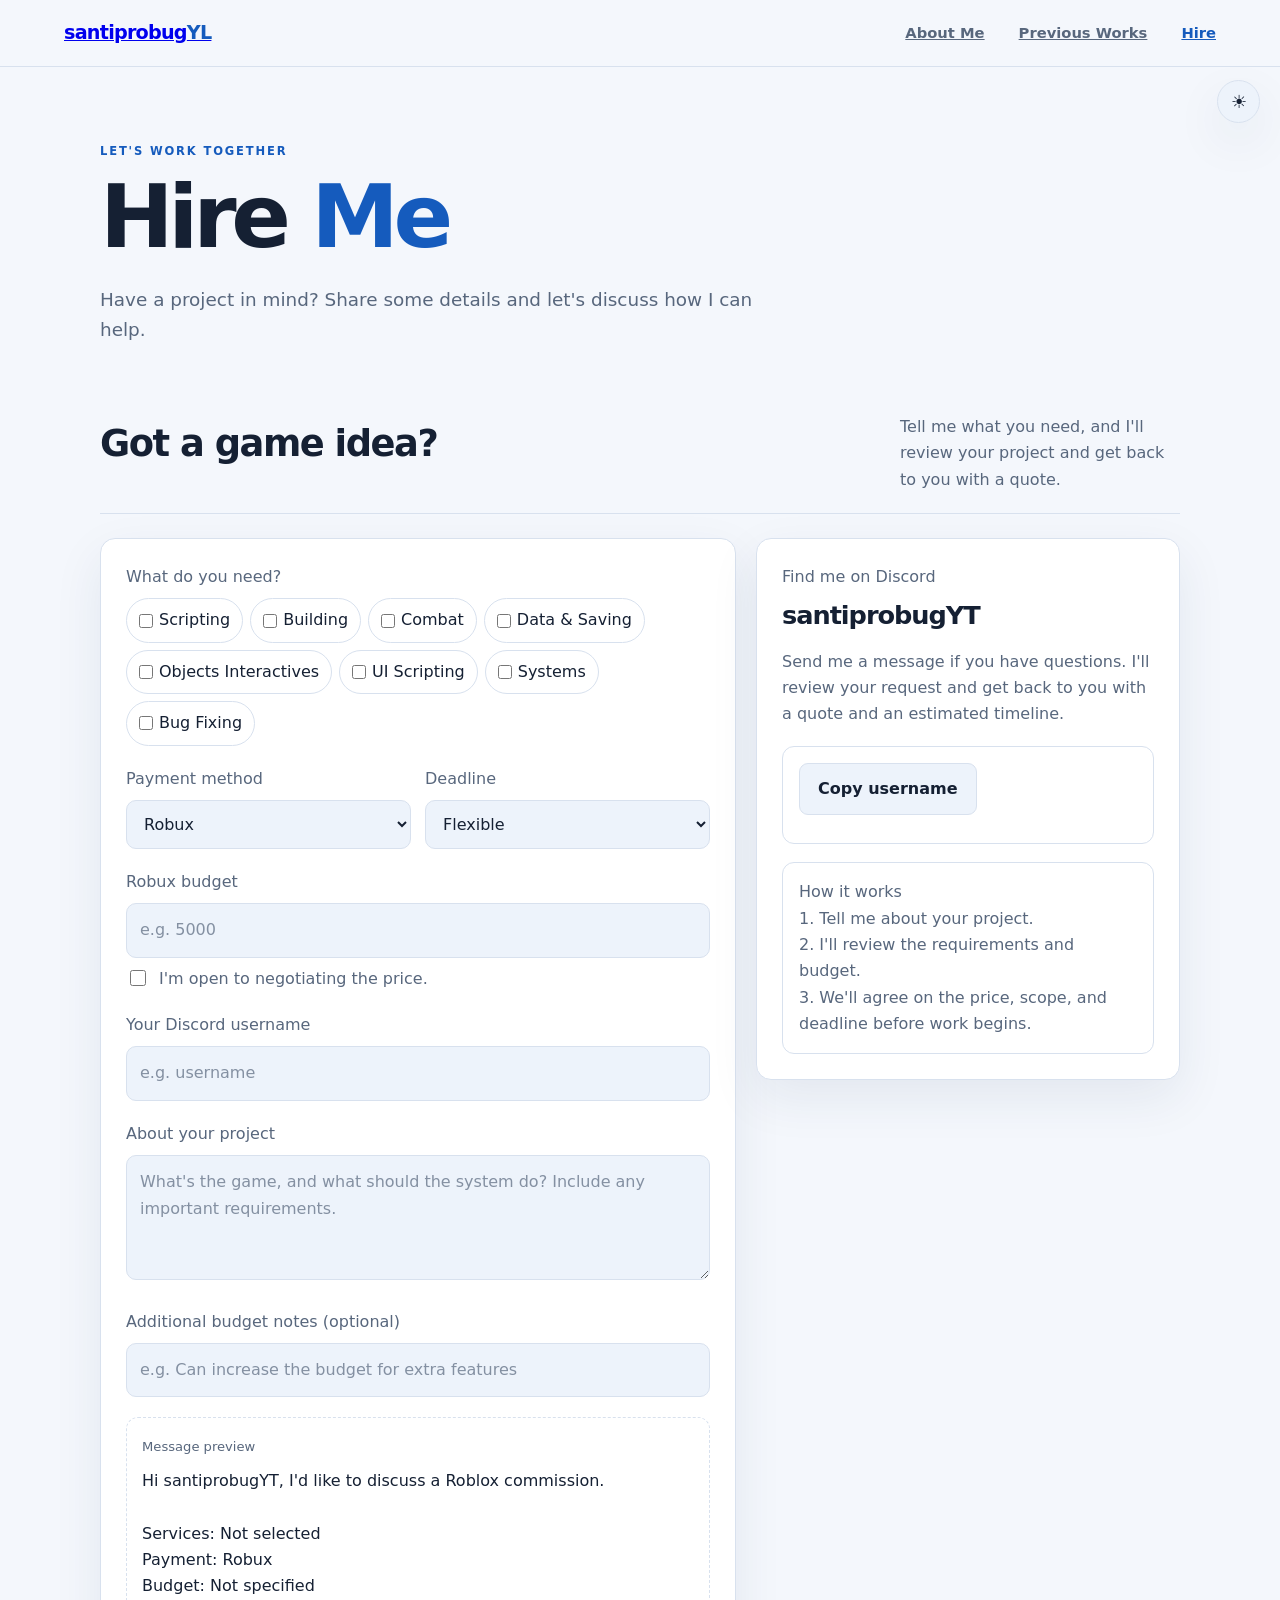
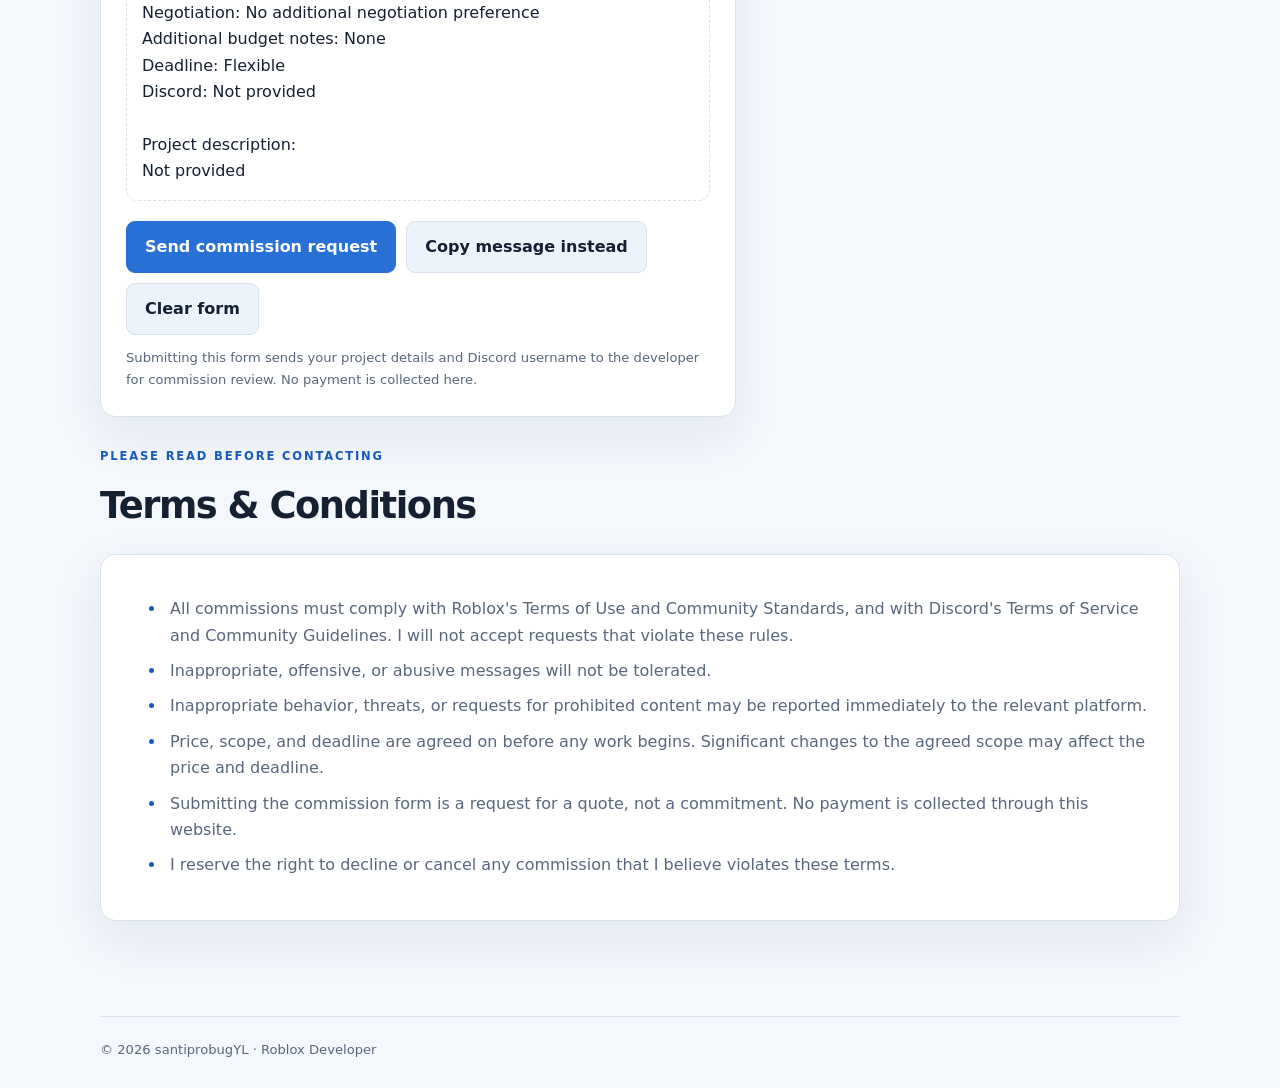
==== hire.html @ dd4f77c9 "Add files via upload" ====
<!doctype html><html lang="en"><head><meta charset="utf-8"><meta name="viewport" content="width=device-width,initial-scale=1"><title>Hire | santiprobugYL</title><script>try{var t=localStorage.getItem("portfolio-theme")||(matchMedia("(prefers-color-scheme: light)").matches?"light":"dark");document.documentElement.dataset.theme=t}catch(e){}</script><link rel="stylesheet" href="style.css"><link rel="stylesheet" href="form.css"><script src="script.js" defer></script><script src="form.js" defer></script></head><body><header><a class="brand" href="index.html">santiprobug<span>YL</span></a><nav><a href="index.html">About Me</a><a href="works.html">Previous Works</a><a class="active" href="hire.html">Hire</a></nav><button class="theme-toggle" aria-label="Toggle theme">☾</button></header>
<main class="shell"><section class="intro"><p class="eyebrow">LET'S WORK TOGETHER</p><h1>Hire <span>Me</span></h1><p class="lead">Have a project in mind? Share some details and let's discuss how I can help.</p></section><div id="commission-app">
<div class="intro"><h2>Got a game idea?</h2><p class="muted">Tell me what you need, and I'll review your project and get back to you with a quote.</p></div>
<div class="layout">
<form class="panel" id="commission-form">
<div class="field"><span class="field-title">What do you need?</span><div class="chips" id="service-list">
<label class="chip"><input type="checkbox" name="services" value="Scripting"> Scripting</label>
<label class="chip"><input type="checkbox" name="services" value="Building"> Building</label>
<label class="chip"><input type="checkbox" name="services" value="Combat"> Combat</label>
<label class="chip"><input type="checkbox" name="services" value="Data & Saving"> Data & Saving</label>
<label class="chip"><input type="checkbox" name="services" value="Objects Interactives"> Objects Interactives</label>
<label class="chip"><input type="checkbox" name="services" value="UI Scripting"> UI Scripting</label>
<label class="chip"><input type="checkbox" name="services" value="Systems"> Systems</label>
<label class="chip"><input type="checkbox" name="services" value="Bug Fixing"> Bug Fixing</label>
</div></div>
<div class="two-columns">
<div class="field"><label for="payment">Payment method</label><select id="payment" name="payment" required><option value="Robux">Robux</option><option value="PayPal">PayPal (USD)</option></select></div>
<div class="field"><label for="deadline">Deadline</label><select id="deadline" name="deadline"><option value="Flexible">Flexible</option><option value="3 Days">3 Days</option><option value="1 week">1 week</option><option value="2 weeks">2 weeks</option><option value="1 month">1 month</option><option value="Specific date">Specific date</option></select></div>
</div>
<div class="field" id="robux-fields"><label for="robux-budget">Robux budget</label><input id="robux-budget" type="number" min="1" step="1" placeholder="e.g. 5000" inputmode="numeric"><label class="choice"><input type="checkbox" id="robux-negotiate"><span>I'm open to negotiating the price.</span></label></div>
<div class="field hidden" id="paypal-fields"><label for="paypal-budget">Budget in USD</label><input id="paypal-budget" type="number" min="1" step="0.01" placeholder="e.g. 25.00" inputmode="decimal"><p class="muted small">This is an estimated budget, not a payment.</p></div>
<div class="field"><label for="discord">Your Discord username</label><input id="discord" name="discord" maxlength="100" required placeholder="e.g. username"></div>
<div class="field"><label for="project">About your project</label><textarea id="project" name="project" maxlength="5000" required placeholder="What's the game, and what should the system do? Include any important requirements."></textarea></div>
<div class="field"><label for="extra-budget">Additional budget notes (optional)</label><input id="extra-budget" maxlength="100" placeholder="e.g. Can increase the budget for extra features"></div>
<div class="hidden" aria-hidden="true"><label for="website">Leave this empty</label><input id="website" tabindex="-1" autocomplete="off"></div>
<div class="preview"><span class="muted small">Message preview</span><pre id="message-preview">Complete the form to preview your request.</pre></div>
<div class="actions"><button class="button" type="submit" id="submit-button">Send commission request</button><button class="button secondary" type="button" id="copy-button">Copy message instead</button><button class="button secondary" type="button" id="clear-button">Clear form</button></div>
<p id="form-status" class="status" role="status" aria-live="polite"></p>
<p class="muted small">Submitting this form sends your project details and Discord username to the developer for commission review. No payment is collected here.</p>
</form>
<aside class="panel contact-panel"><span class="muted">Find me on Discord</span><h2 id="discord-display">santiprobugYT</h2><p class="muted">Send me a message if you have questions. I'll review your request and get back to you with a quote and an estimated timeline.</p>
<div class="contact-box"><button class="button secondary" type="button" id="copy-discord">Copy username</button><p id="discord-status" class="status small" role="status"></p></div>
<div class="contact-box"><span class="muted">How it works</span><p>1. Tell me about your project.</p><p>2. I'll review the requirements and budget.</p><p>3. We'll agree on the price, scope, and deadline before work begins.</p></div></aside>
</div></div>
<section><p class="eyebrow">PLEASE READ BEFORE CONTACTING</p><h2>Terms & Conditions</h2><article class="panel"><ul>
<li>All commissions must comply with Roblox's Terms of Use and Community Standards, and with Discord's Terms of Service and Community Guidelines. I will not accept requests that violate these rules.</li>
<li>Inappropriate, offensive, or abusive messages will not be tolerated.</li>
<li>Inappropriate behavior, threats, or requests for prohibited content may be reported immediately to the relevant platform.</li>
<li>Price, scope, and deadline are agreed on before any work begins. Significant changes to the agreed scope may affect the price and deadline.</li>
<li>Submitting the commission form is a request for a quote, not a commitment. No payment is collected through this website.</li>
<li>I reserve the right to decline or cancel any commission that I believe violates these terms.</li>
</ul></article></section></main><footer>© <span data-year></span> santiprobugYL · Roblox Developer</footer></body></html>
---- style.css ----
:root{--bg:#0b0f17;--surface:#121a27;--raised:#172233;--text:#edf3ff;--muted:#a7b4c8;--border:#26364d;--accent:#4b91ff;--accent2:#78adff;--shadow:0 18px 50px #0004} :root[data-theme=light]{--bg:#f4f7fc;--surface:#fff;--raised:#edf3fb;--text:#152033;--muted:#58677d;--border:#d8e1ee;--accent:#286fd6;--accent2:#155bbd;--shadow:0 18px 50px #1e375a14}*{box-sizing:border-box}body{margin:0;background:var(--bg);color:var(--text);font:16px/1.65 Inter,system-ui,sans-serif;transition:.2s}header{position:sticky;top:0;z-index:5;display:flex;align-items:center;justify-content:space-between;gap:22px;padding:17px 5%;background:var(--bg);border-bottom:1px solid var(--border)}.brand{font-size:1.2rem;font-weight:850;letter-spacing:-.04em}.brand span,h1 span{color:var(--accent2)}nav{display:flex;gap:clamp(14px,3vw,34px)}nav a{color:var(--muted);font-weight:650;font-size:.92rem}nav a.active,nav a:hover{color:var(--accent2)}.theme-toggle{position:fixed;right:20px;top:80px;z-index:6;width:43px;height:43px;border:1px solid var(--border);border-radius:50%;background:var(--raised);color:var(--text);font-size:1.15rem;cursor:pointer;box-shadow:var(--shadow)}.shell{width:min(1080px,90%);margin:auto}.hero{min-height:460px;display:flex;flex-direction:column;align-items:flex-start;justify-content:center;max-width:780px;padding:75px 0}.intro{padding:75px 0 30px}.eyebrow{margin:0 0 10px;color:var(--accent2);font-size:.72rem;font-weight:800;letter-spacing:.16em}h1{margin:0;font-size:clamp(3rem,8vw,5.5rem);line-height:1.05;letter-spacing:-.06em}h2{font-size:clamp(1.7rem,4vw,2.3rem);letter-spacing:-.04em;margin:0 0 18px}h3{margin:0 0 8px}.lead{max-width:700px;color:var(--muted);font-size:1.15rem;margin:22px 0 28px}.button{display:inline-block;padding:10px 17px;border:1px solid var(--accent);border-radius:9px;background:var(--accent);color:white;font-weight:750;cursor:pointer}.button.secondary{background:var(--raised);border-color:var(--border);color:var(--text)}section{padding:30px 0}.panel{padding:25px;background:var(--surface);border:1px solid var(--border);border-radius:15px;box-shadow:var(--shadow);color:var(--muted)}.panel h2,.panel h3{color:var(--text)}.grid{display:grid;gap:17px}.two{grid-template-columns:repeat(2,minmax(0,1fr))}.three{grid-template-columns:repeat(3,minmax(0,1fr))}.placeholder{display:grid;place-items:center;min-height:150px;margin-bottom:17px;border:1px dashed var(--border);border-radius:10px;background:var(--raised);color:var(--muted);font-size:.85rem}.small{font-size:.82rem}.muted{color:var(--muted)}.handle{padding:12px;background:var(--raised);border:1px solid var(--border);border-radius:8px;color:var(--text);font-weight:750}.hire{grid-template-columns:1.5fr 1fr}li{margin:9px 0;padding-left:4px}li::marker{color:var(--accent2)}footer{width:min(1080px,90%);margin:65px auto 0;padding:22px 0 28px;border-top:1px solid var(--border);color:var(--muted);font-size:.82rem}@media(max-width:760px){header{flex-wrap:wrap;padding-right:75px}nav{order:3;width:100%;justify-content:space-between}nav a{font-size:.8rem}.theme-toggle{top:14px}.three{grid-template-columns:repeat(2,minmax(0,1fr))}.hire{grid-template-columns:1fr}}@media(max-width:520px){.two,.three{grid-template-columns:1fr}.hero{min-height:400px}}
---- form.css ----
/* Commission form styles. Uses the portfolio theme variables (style.css),
   so it follows the light/dark toggle automatically. */
#commission-app{--ok:#7ed6a3;--err:#ff9696;margin-top:10px}
:root[data-theme=light] #commission-app{--ok:#1a7f4b;--err:#c0392b}
#commission-app .intro{display:flex;justify-content:space-between;align-items:flex-start;gap:20px;padding:0 0 20px;margin-bottom:24px;border-bottom:1px solid var(--border)}
#commission-app .intro h2{margin:0}
#commission-app .intro p{max-width:280px;margin:0}
#commission-app .layout{display:grid;grid-template-columns:minmax(0,1.5fr) minmax(240px,1fr);gap:20px;align-items:start}
#commission-app .panel{min-width:0}
#commission-app p{margin:0}
#commission-app .field{margin-bottom:20px;min-width:0}
#commission-app label,#commission-app .field-title{display:block;margin-bottom:8px;color:var(--muted)}
#commission-app input,#commission-app select,#commission-app textarea{width:100%;min-width:0;background:var(--raised);color:var(--text);border:1px solid var(--border);border-radius:10px;padding:13px;font:inherit}
#commission-app textarea{resize:vertical;min-height:125px}
#commission-app input:focus,#commission-app select:focus,#commission-app textarea:focus{outline:2px solid var(--accent);outline-offset:1px}
#commission-app input::placeholder,#commission-app textarea::placeholder{color:var(--muted);opacity:.7}
#commission-app .chips{display:flex;flex-wrap:wrap;gap:7px}
#commission-app .chip{cursor:pointer;user-select:none;display:inline-flex;align-items:center;gap:6px;margin:0;border:1px solid var(--border);border-radius:999px;padding:8px 12px;color:var(--text);transition:background .15s,border-color .15s}
#commission-app .chip:hover{border-color:var(--accent)}
#commission-app .chip:has(input:checked){background:color-mix(in srgb,var(--accent) 22%,transparent);border-color:var(--accent)}
#commission-app .chip input{width:14px;height:14px;padding:0;margin:0;accent-color:var(--accent)}
#commission-app .two-columns{display:grid;grid-template-columns:1fr 1fr;gap:14px}
#commission-app .choice{display:flex;align-items:flex-start;gap:10px;cursor:pointer;margin:8px 0}
#commission-app .choice input{width:16px;height:16px;margin-top:4px;padding:0;accent-color:var(--accent)}
#commission-app .hidden{display:none!important}
#commission-app .preview{border:1px dashed var(--border);border-radius:12px;padding:15px;margin:20px 0;overflow-wrap:anywhere}
#commission-app .preview pre{color:var(--text);font:inherit;white-space:pre-wrap;overflow-wrap:anywhere;margin:8px 0 0}
#commission-app .actions{display:flex;flex-wrap:wrap;gap:10px}
#commission-app .button{font:inherit;font-weight:750;padding:12px 18px}
#commission-app .button:hover{filter:brightness(1.08)}
#commission-app .button:disabled{opacity:.55;cursor:wait}
#commission-app .contact-panel{position:sticky;top:96px}
#commission-app .contact-panel h2{margin:4px 0 12px;font-size:1.6rem;overflow-wrap:anywhere}
#commission-app .contact-box{border:1px solid var(--border);border-radius:12px;padding:16px;margin-top:18px}
#commission-app .status{margin:12px 0;overflow-wrap:anywhere}
#commission-app .status.success{color:var(--ok)}
#commission-app .status.error{color:var(--err)}
#commission-app .small{font-size:.82rem}
@media(max-width:650px){#commission-app .layout{grid-template-columns:minmax(0,1fr)}#commission-app .intro{flex-direction:column}#commission-app .intro p{max-width:none}#commission-app .panel{padding:18px}#commission-app .contact-panel{position:static}}
@media(max-width:380px){#commission-app .two-columns{grid-template-columns:1fr;gap:0}}
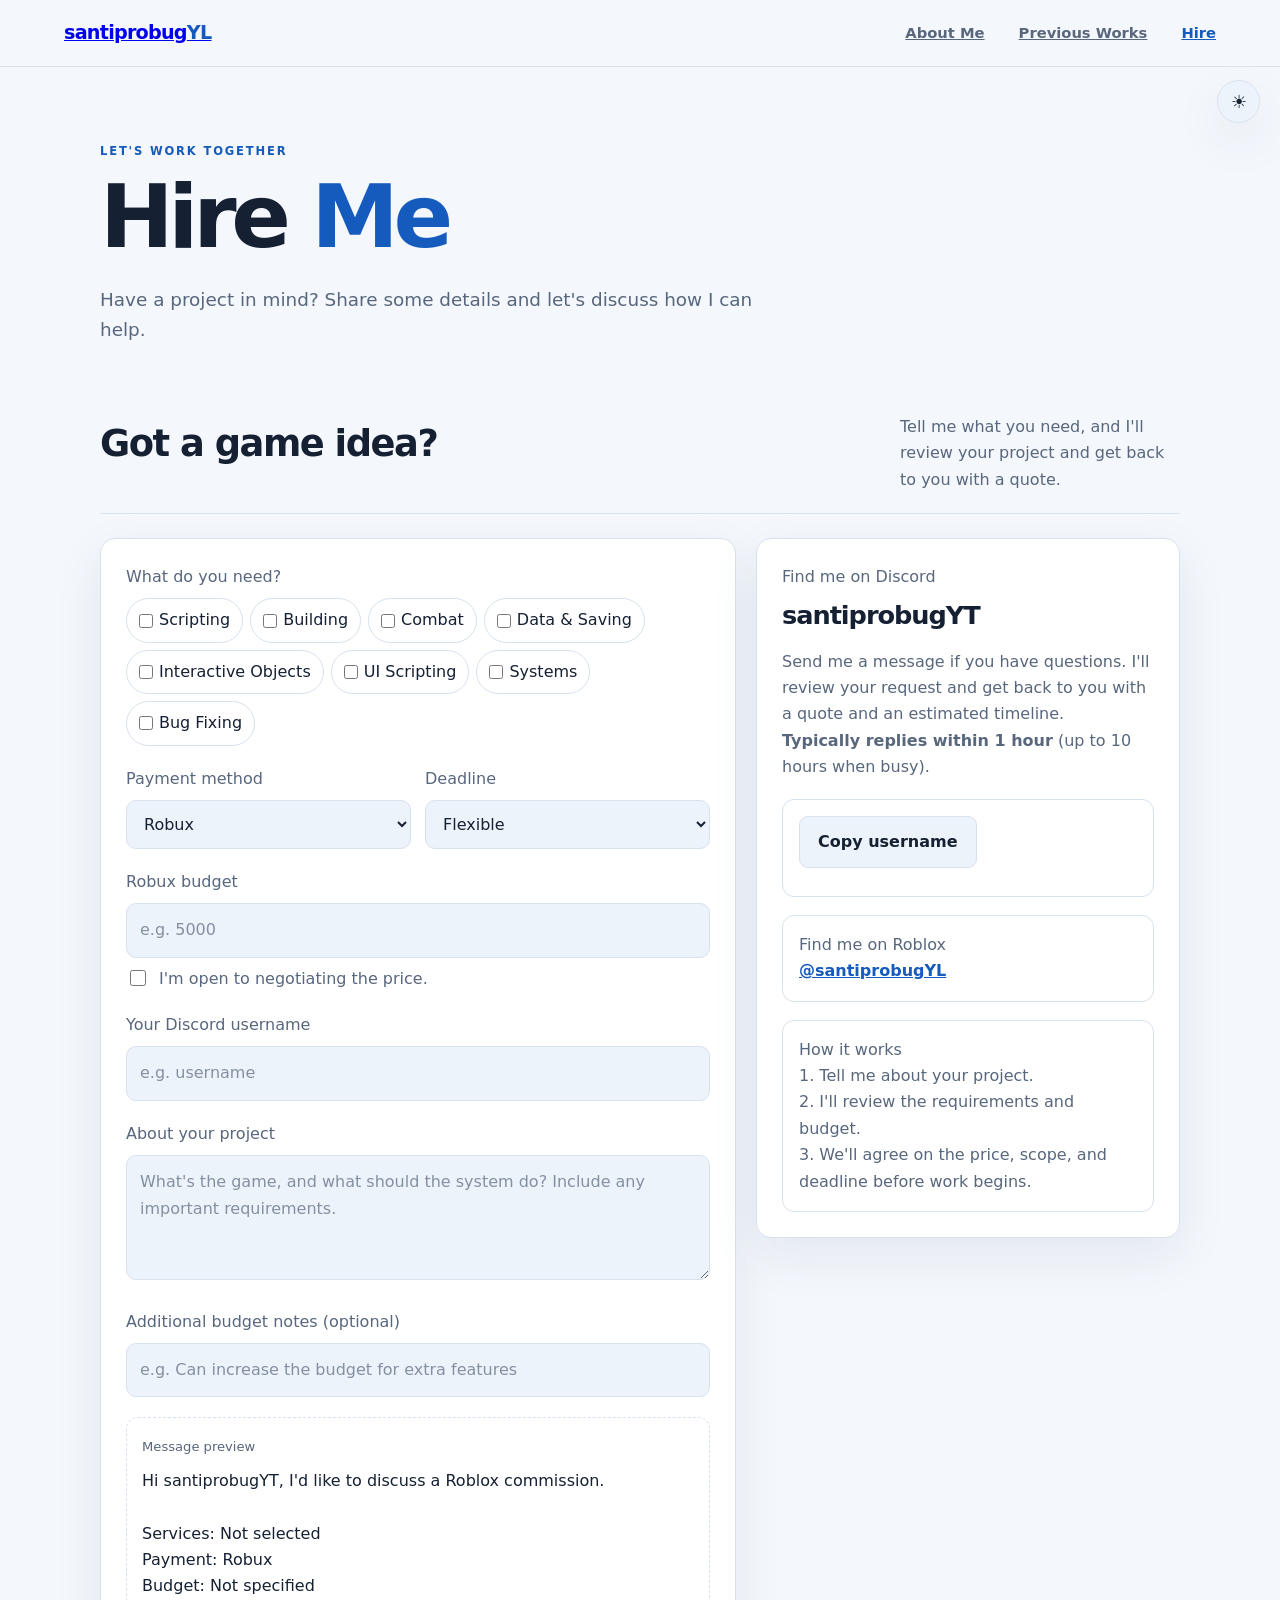
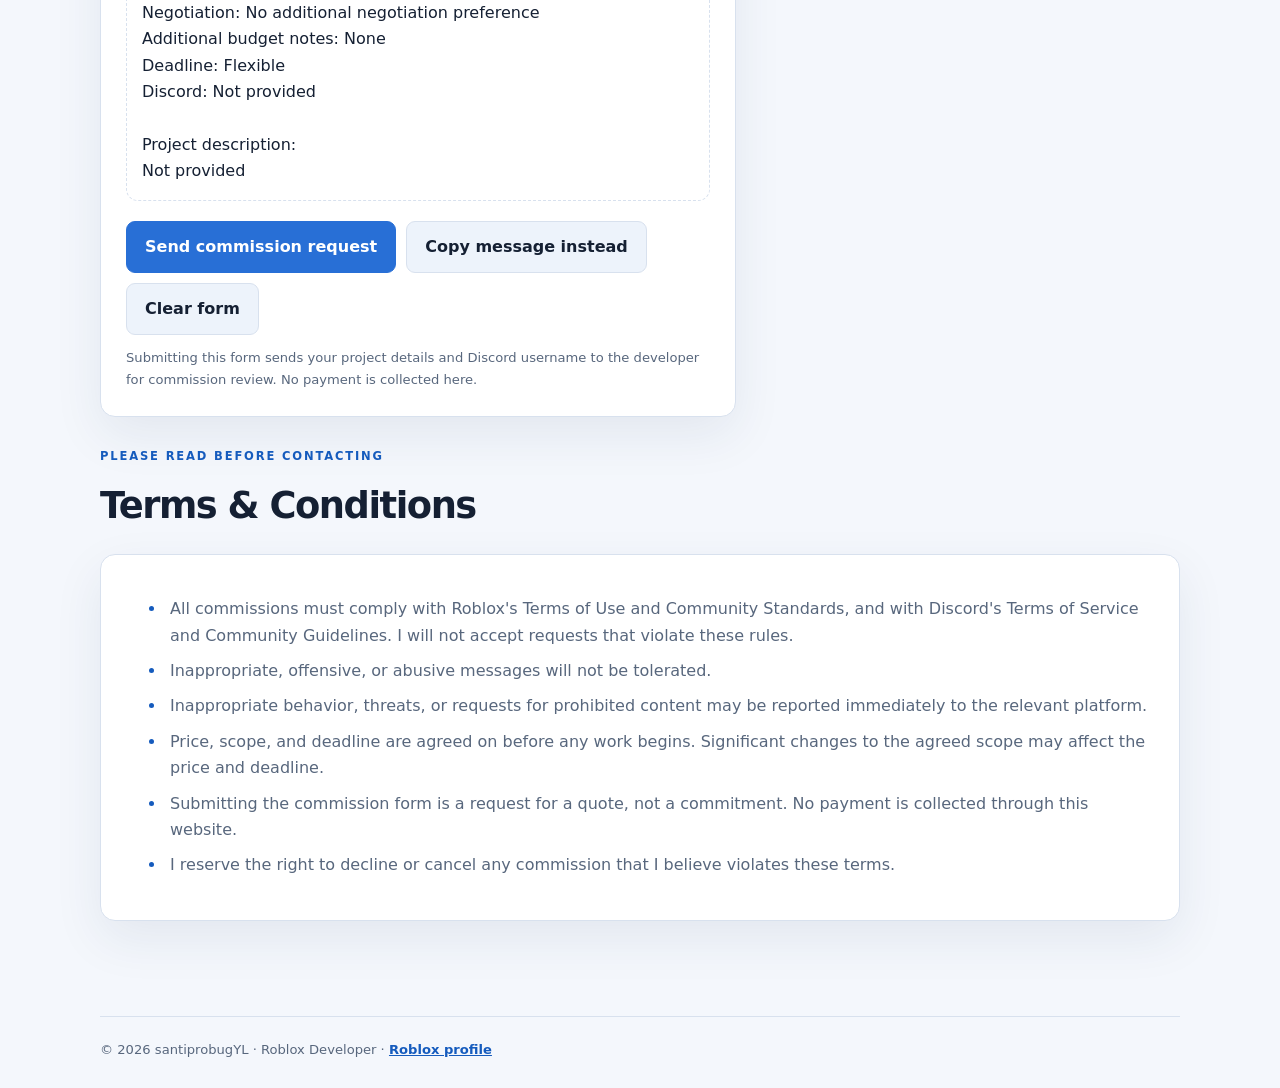
==== commit 8ba0a30c: "Add files via upload" ====
--- a/hire.html
+++ b/hire.html
@@ -1,4 +1,17 @@
-<!doctype html><html lang="en"><head><meta charset="utf-8"><meta name="viewport" content="width=device-width,initial-scale=1"><title>Hire | santiprobugYL</title><script>try{var t=localStorage.getItem("portfolio-theme")||(matchMedia("(prefers-color-scheme: light)").matches?"light":"dark");document.documentElement.dataset.theme=t}catch(e){}</script><link rel="stylesheet" href="style.css"><link rel="stylesheet" href="form.css"><script src="script.js" defer></script><script src="form.js" defer></script></head><body><header><a class="brand" href="index.html">santiprobug<span>YL</span></a><nav><a href="index.html">About Me</a><a href="works.html">Previous Works</a><a class="active" href="hire.html">Hire</a></nav><button class="theme-toggle" aria-label="Toggle theme">☾</button></header>
+<!doctype html><html lang="en"><head><meta charset="utf-8"><meta name="viewport" content="width=device-width,initial-scale=1"><title>Hire | santiprobugYL</title>
+<meta name="description" content="Request a Roblox commission from santiprobugYL: scripting, building, combat, systems and more.">
+<meta property="og:type" content="website">
+<meta property="og:site_name" content="santiprobugYL">
+<meta property="og:title" content="Hire | santiprobugYL">
+<meta property="og:description" content="Request a Roblox commission from santiprobugYL: scripting, building, combat, systems and more.">
+<meta property="og:url" content="https://santiprobugyt.github.io/santiprobugyl-portfolio/hire.html">
+<meta name="twitter:card" content="summary">
+<meta property="og:image" content="https://santiprobugyt.github.io/santiprobugyl-portfolio/images/dev_profile.jpg">
+<meta property="og:image:width" content="800">
+<meta property="og:image:height" content="800">
+<meta property="og:image:alt" content="santiprobugYL - Roblox developer profile image">
+<meta name="twitter:image" content="https://santiprobugyt.github.io/santiprobugyl-portfolio/images/dev_profile.jpg">
+<link rel="icon" href="favicon.png"><script>try{var t=localStorage.getItem("portfolio-theme")||(matchMedia("(prefers-color-scheme: light)").matches?"light":"dark");document.documentElement.dataset.theme=t}catch(e){}</script><link rel="stylesheet" href="style.css"><link rel="stylesheet" href="form.css"><script src="script.js" defer></script><script src="form.js" defer></script></head><body><header><a class="brand" href="index.html">santiprobug<span>YL</span></a><nav><a href="index.html">About Me</a><a href="works.html">Previous Works</a><a class="active" href="hire.html">Hire</a></nav><button class="theme-toggle" aria-label="Toggle theme">☾</button></header>
 <main class="shell"><section class="intro"><p class="eyebrow">LET'S WORK TOGETHER</p><h1>Hire <span>Me</span></h1><p class="lead">Have a project in mind? Share some details and let's discuss how I can help.</p></section><div id="commission-app">
 <div class="intro"><h2>Got a game idea?</h2><p class="muted">Tell me what you need, and I'll review your project and get back to you with a quote.</p></div>
 <div class="layout">
@@ -8,7 +21,7 @@
 <label class="chip"><input type="checkbox" name="services" value="Building"> Building</label>
 <label class="chip"><input type="checkbox" name="services" value="Combat"> Combat</label>
 <label class="chip"><input type="checkbox" name="services" value="Data & Saving"> Data & Saving</label>
-<label class="chip"><input type="checkbox" name="services" value="Objects Interactives"> Objects Interactives</label>
+<label class="chip"><input type="checkbox" name="services" value="Objects Interactives"> Interactive Objects</label>
 <label class="chip"><input type="checkbox" name="services" value="UI Scripting"> UI Scripting</label>
 <label class="chip"><input type="checkbox" name="services" value="Systems"> Systems</label>
 <label class="chip"><input type="checkbox" name="services" value="Bug Fixing"> Bug Fixing</label>
@@ -17,6 +30,7 @@
 <div class="field"><label for="payment">Payment method</label><select id="payment" name="payment" required><option value="Robux">Robux</option><option value="PayPal">PayPal (USD)</option></select></div>
 <div class="field"><label for="deadline">Deadline</label><select id="deadline" name="deadline"><option value="Flexible">Flexible</option><option value="3 Days">3 Days</option><option value="1 week">1 week</option><option value="2 weeks">2 weeks</option><option value="1 month">1 month</option><option value="Specific date">Specific date</option></select></div>
 </div>
+<div class="field hidden" id="date-field"><label for="deadline-date">Preferred date</label><input id="deadline-date" type="date"></div>
 <div class="field" id="robux-fields"><label for="robux-budget">Robux budget</label><input id="robux-budget" type="number" min="1" step="1" placeholder="e.g. 5000" inputmode="numeric"><label class="choice"><input type="checkbox" id="robux-negotiate"><span>I'm open to negotiating the price.</span></label></div>
 <div class="field hidden" id="paypal-fields"><label for="paypal-budget">Budget in USD</label><input id="paypal-budget" type="number" min="1" step="0.01" placeholder="e.g. 25.00" inputmode="decimal"><p class="muted small">This is an estimated budget, not a payment.</p></div>
 <div class="field"><label for="discord">Your Discord username</label><input id="discord" name="discord" maxlength="100" required placeholder="e.g. username"></div>
@@ -29,7 +43,9 @@
 <p class="muted small">Submitting this form sends your project details and Discord username to the developer for commission review. No payment is collected here.</p>
 </form>
 <aside class="panel contact-panel"><span class="muted">Find me on Discord</span><h2 id="discord-display">santiprobugYT</h2><p class="muted">Send me a message if you have questions. I'll review your request and get back to you with a quote and an estimated timeline.</p>
+<p><strong>Typically replies within 1 hour</strong> (up to 10 hours when busy).</p>
 <div class="contact-box"><button class="button secondary" type="button" id="copy-discord">Copy username</button><p id="discord-status" class="status small" role="status"></p></div>
+<div class="contact-box"><span class="muted">Find me on Roblox</span><p><a href="https://www.roblox.com/users/307555967/profile" target="_blank" rel="noopener noreferrer">@santiprobugYL</a></p></div>
 <div class="contact-box"><span class="muted">How it works</span><p>1. Tell me about your project.</p><p>2. I'll review the requirements and budget.</p><p>3. We'll agree on the price, scope, and deadline before work begins.</p></div></aside>
 </div></div>
 <section><p class="eyebrow">PLEASE READ BEFORE CONTACTING</p><h2>Terms & Conditions</h2><article class="panel"><ul>
@@ -39,4 +55,4 @@
 <li>Price, scope, and deadline are agreed on before any work begins. Significant changes to the agreed scope may affect the price and deadline.</li>
 <li>Submitting the commission form is a request for a quote, not a commitment. No payment is collected through this website.</li>
 <li>I reserve the right to decline or cancel any commission that I believe violates these terms.</li>
-</ul></article></section></main><footer>© <span data-year></span> santiprobugYL · Roblox Developer</footer></body></html>+</ul></article></section></main><footer>© <span data-year></span> santiprobugYL · Roblox Developer · <a href="https://www.roblox.com/users/307555967/profile" target="_blank" rel="noopener noreferrer">Roblox profile</a></footer></body></html>
--- a/style.css
+++ b/style.css
@@ -1 +1,2 @@
-:root{--bg:#0b0f17;--surface:#121a27;--raised:#172233;--text:#edf3ff;--muted:#a7b4c8;--border:#26364d;--accent:#4b91ff;--accent2:#78adff;--shadow:0 18px 50px #0004} :root[data-theme=light]{--bg:#f4f7fc;--surface:#fff;--raised:#edf3fb;--text:#152033;--muted:#58677d;--border:#d8e1ee;--accent:#286fd6;--accent2:#155bbd;--shadow:0 18px 50px #1e375a14}*{box-sizing:border-box}body{margin:0;background:var(--bg);color:var(--text);font:16px/1.65 Inter,system-ui,sans-serif;transition:.2s}header{position:sticky;top:0;z-index:5;display:flex;align-items:center;justify-content:space-between;gap:22px;padding:17px 5%;background:var(--bg);border-bottom:1px solid var(--border)}.brand{font-size:1.2rem;font-weight:850;letter-spacing:-.04em}.brand span,h1 span{color:var(--accent2)}nav{display:flex;gap:clamp(14px,3vw,34px)}nav a{color:var(--muted);font-weight:650;font-size:.92rem}nav a.active,nav a:hover{color:var(--accent2)}.theme-toggle{position:fixed;right:20px;top:80px;z-index:6;width:43px;height:43px;border:1px solid var(--border);border-radius:50%;background:var(--raised);color:var(--text);font-size:1.15rem;cursor:pointer;box-shadow:var(--shadow)}.shell{width:min(1080px,90%);margin:auto}.hero{min-height:460px;display:flex;flex-direction:column;align-items:flex-start;justify-content:center;max-width:780px;padding:75px 0}.intro{padding:75px 0 30px}.eyebrow{margin:0 0 10px;color:var(--accent2);font-size:.72rem;font-weight:800;letter-spacing:.16em}h1{margin:0;font-size:clamp(3rem,8vw,5.5rem);line-height:1.05;letter-spacing:-.06em}h2{font-size:clamp(1.7rem,4vw,2.3rem);letter-spacing:-.04em;margin:0 0 18px}h3{margin:0 0 8px}.lead{max-width:700px;color:var(--muted);font-size:1.15rem;margin:22px 0 28px}.button{display:inline-block;padding:10px 17px;border:1px solid var(--accent);border-radius:9px;background:var(--accent);color:white;font-weight:750;cursor:pointer}.button.secondary{background:var(--raised);border-color:var(--border);color:var(--text)}section{padding:30px 0}.panel{padding:25px;background:var(--surface);border:1px solid var(--border);border-radius:15px;box-shadow:var(--shadow);color:var(--muted)}.panel h2,.panel h3{color:var(--text)}.grid{display:grid;gap:17px}.two{grid-template-columns:repeat(2,minmax(0,1fr))}.three{grid-template-columns:repeat(3,minmax(0,1fr))}.placeholder{display:grid;place-items:center;min-height:150px;margin-bottom:17px;border:1px dashed var(--border);border-radius:10px;background:var(--raised);color:var(--muted);font-size:.85rem}.small{font-size:.82rem}.muted{color:var(--muted)}.handle{padding:12px;background:var(--raised);border:1px solid var(--border);border-radius:8px;color:var(--text);font-weight:750}.hire{grid-template-columns:1.5fr 1fr}li{margin:9px 0;padding-left:4px}li::marker{color:var(--accent2)}footer{width:min(1080px,90%);margin:65px auto 0;padding:22px 0 28px;border-top:1px solid var(--border);color:var(--muted);font-size:.82rem}@media(max-width:760px){header{flex-wrap:wrap;padding-right:75px}nav{order:3;width:100%;justify-content:space-between}nav a{font-size:.8rem}.theme-toggle{top:14px}.three{grid-template-columns:repeat(2,minmax(0,1fr))}.hire{grid-template-columns:1fr}}@media(max-width:520px){.two,.three{grid-template-columns:1fr}.hero{min-height:400px}}+:root{--bg:#0b0f17;--surface:#121a27;--raised:#172233;--text:#edf3ff;--muted:#a7b4c8;--border:#26364d;--accent:#4b91ff;--accent2:#78adff;--shadow:0 18px 50px #0004} :root[data-theme=light]{--bg:#f4f7fc;--surface:#fff;--raised:#edf3fb;--text:#152033;--muted:#58677d;--border:#d8e1ee;--accent:#286fd6;--accent2:#155bbd;--shadow:0 18px 50px #1e375a14}*{box-sizing:border-box}body{margin:0;background:var(--bg);color:var(--text);font:16px/1.65 Inter,system-ui,sans-serif;transition:.2s}header{position:sticky;top:0;z-index:5;display:flex;align-items:center;justify-content:space-between;gap:22px;padding:17px 5%;background:var(--bg);border-bottom:1px solid var(--border)}.brand{font-size:1.2rem;font-weight:850;letter-spacing:-.04em}.brand span,h1 span{color:var(--accent2)}nav{display:flex;gap:clamp(14px,3vw,34px)}nav a{color:var(--muted);font-weight:650;font-size:.92rem}nav a.active,nav a:hover{color:var(--accent2)}.theme-toggle{position:fixed;right:20px;top:80px;z-index:6;width:43px;height:43px;border:1px solid var(--border);border-radius:50%;background:var(--raised);color:var(--text);font-size:1.15rem;cursor:pointer;box-shadow:var(--shadow)}.shell{width:min(1080px,90%);margin:auto}.hero{min-height:460px;display:flex;flex-direction:column;align-items:flex-start;justify-content:center;max-width:780px;padding:75px 0}.intro{padding:75px 0 30px}.eyebrow{margin:0 0 10px;color:var(--accent2);font-size:.72rem;font-weight:800;letter-spacing:.16em}h1{margin:0;font-size:clamp(3rem,8vw,5.5rem);line-height:1.05;letter-spacing:-.06em}h2{font-size:clamp(1.7rem,4vw,2.3rem);letter-spacing:-.04em;margin:0 0 18px}h3{margin:0 0 8px}.lead{max-width:700px;color:var(--muted);font-size:1.15rem;margin:22px 0 28px}.button{display:inline-block;padding:10px 17px;border:1px solid var(--accent);border-radius:9px;background:var(--accent);color:white;font-weight:750;cursor:pointer}.button.secondary{background:var(--raised);border-color:var(--border);color:var(--text)}section{padding:30px 0}.panel{padding:25px;background:var(--surface);border:1px solid var(--border);border-radius:15px;box-shadow:var(--shadow);color:var(--muted)}.panel h2,.panel h3{color:var(--text)}.grid{display:grid;gap:17px}.two{grid-template-columns:repeat(2,minmax(0,1fr))}.three{grid-template-columns:repeat(3,minmax(0,1fr))}.placeholder{display:grid;place-items:center;min-height:150px;margin-bottom:17px;border:1px dashed var(--border);border-radius:10px;background:var(--raised);color:var(--muted);font-size:.85rem}.small{font-size:.82rem}.muted{color:var(--muted)}.handle{padding:12px;background:var(--raised);border:1px solid var(--border);border-radius:8px;color:var(--text);font-weight:750}.hire{grid-template-columns:1.5fr 1fr}li{margin:9px 0;padding-left:4px}li::marker{color:var(--accent2)}footer{width:min(1080px,90%);margin:65px auto 0;padding:22px 0 28px;border-top:1px solid var(--border);color:var(--muted);font-size:.82rem}@media(max-width:760px){header{flex-wrap:wrap;padding-right:75px}nav{order:3;width:100%;justify-content:space-between}nav a{font-size:.8rem}.theme-toggle{top:14px}.three{grid-template-columns:repeat(2,minmax(0,1fr))}.hire{grid-template-columns:1fr}}@media(max-width:520px){.two,.three{grid-template-columns:1fr}.hero{min-height:400px}}
+.trust{display:flex;flex-wrap:wrap;gap:8px 20px;list-style:none;margin:28px 0 0;padding:0;color:var(--muted);font-size:.92rem}.trust li{margin:0;padding:0}.trust li::before{content:"\2713\00a0";color:var(--accent2);font-weight:800}footer a{color:var(--accent2);font-weight:650}footer a:hover{text-decoration:underline}
--- a/form.css
+++ b/form.css
@@ -38,3 +38,6 @@
 #commission-app .small{font-size:.82rem}
 @media(max-width:650px){#commission-app .layout{grid-template-columns:minmax(0,1fr)}#commission-app .intro{flex-direction:column}#commission-app .intro p{max-width:none}#commission-app .panel{padding:18px}#commission-app .contact-panel{position:static}}
 @media(max-width:380px){#commission-app .two-columns{grid-template-columns:1fr;gap:0}}
+:root[data-theme=dark] #commission-app input[type=date]{color-scheme:dark}
+:root[data-theme=light] #commission-app input[type=date]{color-scheme:light}
+#commission-app .contact-box a{color:var(--accent2);font-weight:650}#commission-app .contact-box a:hover{text-decoration:underline}
